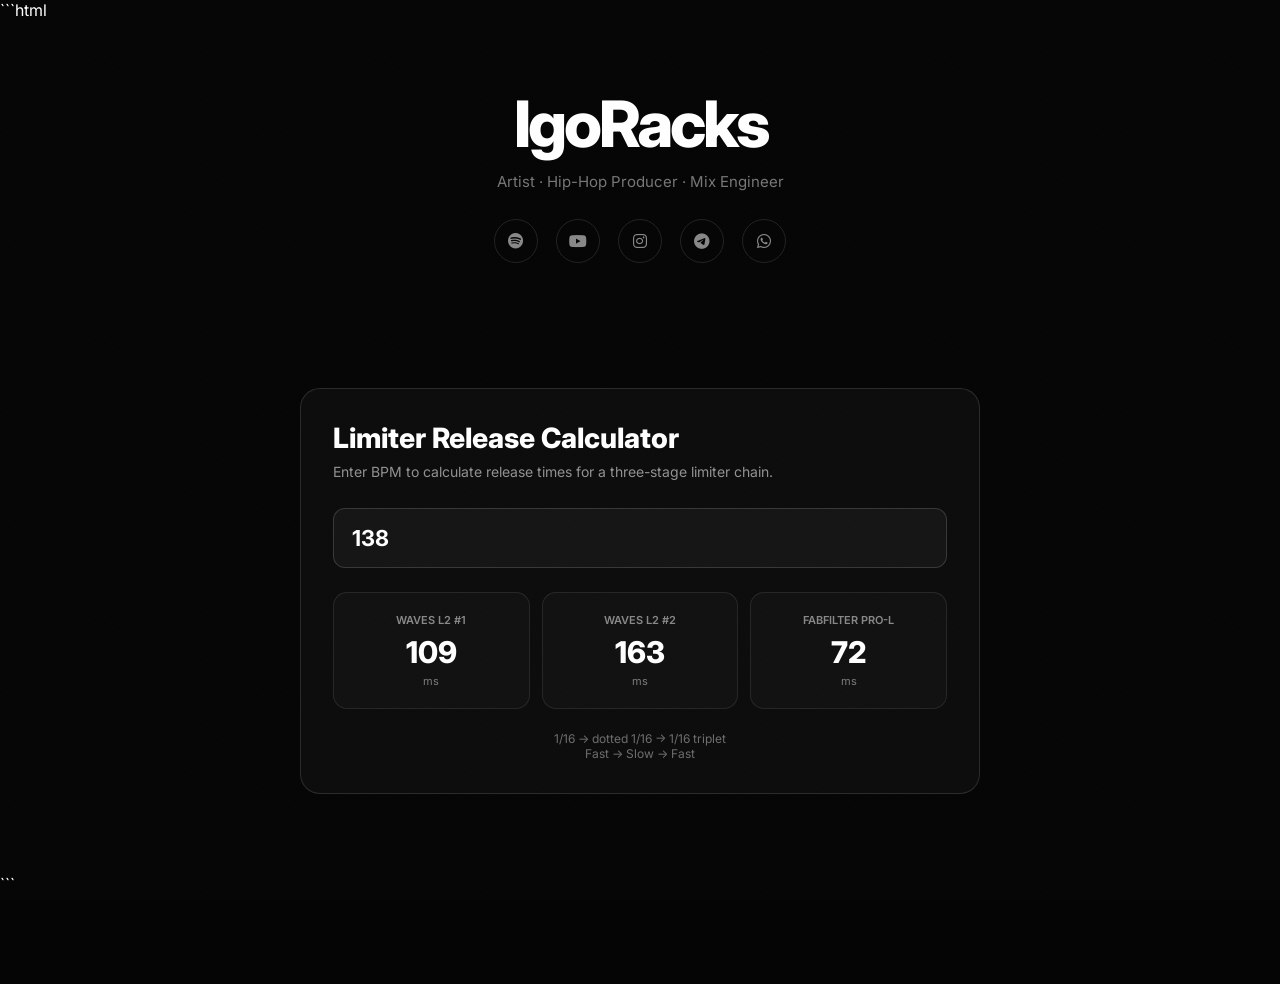
==== l2.html @ 14e52cfb "Create l2.html" ====
```html
<!DOCTYPE html>
<html lang="en">

<head>

<meta charset="UTF-8">
<meta name="viewport" content="width=device-width, initial-scale=1.0">

<title>IgoRacks</title>

<link rel="stylesheet" href="style.css">

<link rel="preconnect" href="https://fonts.googleapis.com">
<link rel="preconnect" href="https://fonts.gstatic.com" crossorigin>

<link href="https://fonts.googleapis.com/css2?family=Inter:wght@400;500;600;700;800&display=swap" rel="stylesheet">

<link rel="stylesheet"
href="https://cdnjs.cloudflare.com/ajax/libs/font-awesome/6.7.2/css/all.min.css">

<style>

/* LIMITER CALCULATOR */

.calculator-wrapper {
    max-width: 720px;
    margin: 80px auto;
    padding: 0 20px;
}

.calculator {
    border: 1px solid rgba(255,255,255,0.12);
    border-radius: 20px;
    padding: 32px;
    background: rgba(255,255,255,0.03);
}

.calculator h2 {
    margin: 0 0 8px;
    font-size: 28px;
    font-weight: 800;
}

.calculator-description {
    margin: 0 0 28px;
    opacity: 0.55;
    font-size: 14px;
}

.bpm-input {
    width: 100%;
    padding: 16px 18px;
    border-radius: 12px;
    border: 1px solid rgba(255,255,255,0.15);
    background: rgba(255,255,255,0.04);
    color: inherit;
    font-family: inherit;
    font-size: 22px;
    font-weight: 700;
    outline: none;
    margin-bottom: 24px;
}

.bpm-input:focus {
    border-color: rgba(255,255,255,0.45);
}

.limiter-results {
    display: grid;
    grid-template-columns: repeat(3, 1fr);
    gap: 12px;
}

.limiter-box {
    border: 1px solid rgba(255,255,255,0.09);
    border-radius: 14px;
    padding: 20px 10px;
    text-align: center;
    background: rgba(255,255,255,0.025);
}

.limiter-name {
    font-size: 11px;
    opacity: 0.5;
    margin-bottom: 10px;
    font-weight: 600;
}

.limiter-value {
    font-size: 30px;
    font-weight: 800;
    line-height: 1;
}

.limiter-unit {
    font-size: 11px;
    opacity: 0.45;
    margin-top: 7px;
}

.limiter-pattern {
    text-align: center;
    margin-top: 22px;
    font-size: 12px;
    opacity: 0.4;
}

@media (max-width: 600px) {

    .calculator-wrapper {
        margin: 50px auto;
    }

    .calculator {
        padding: 22px;
    }

    .limiter-results {
        grid-template-columns: 1fr;
    }

}

</style>

</head>


<body>

<div class="noise"></div>


<header>

<a href="index.html">
<h1>IgoRacks</h1>
</a>

<p>
Artist · Hip-Hop Producer · Mix Engineer
</p>


<div class="socials">

<a href="https://open.spotify.com/artist/74ZzK035XeXN4eh4vNsLd8?si=PR6vhwCAR2qcg_WGzQOjGQ"
target="_blank">

<i class="fab fa-spotify"></i>

</a>


<a href="https://www.youtube.com/@igoracksbeats"
target="_blank">

<i class="fab fa-youtube"></i>

</a>


<a href="https://instagram.com/igoracksbeats"
target="_blank">

<i class="fab fa-instagram"></i>

</a>


<a href="https://t.me/igoracks"
target="_blank">

<i class="fab fa-telegram"></i>

</a>


<a href="https://wa.me/79996351902"
target="_blank">

<i class="fab fa-whatsapp"></i>

</a>

</div>

</header>


<main class="calculator-wrapper">

<div class="calculator">

<h2>Limiter Release Calculator</h2>

<p class="calculator-description">
Enter BPM to calculate release times for a three-stage limiter chain.
</p>


<input
class="bpm-input"
id="bpm"
type="number"
value="138"
min="20"
max="400"
step="1"
placeholder="BPM"
oninput="calculateRelease()"
>


<div class="limiter-results">


<div class="limiter-box">

<div class="limiter-name">
WAVES L2 #1
</div>

<div class="limiter-value" id="limiter1">
109
</div>

<div class="limiter-unit">
ms
</div>

</div>


<div class="limiter-box">

<div class="limiter-name">
WAVES L2 #2
</div>

<div class="limiter-value" id="limiter2">
163
</div>

<div class="limiter-unit">
ms
</div>

</div>


<div class="limiter-box">

<div class="limiter-name">
FABFILTER PRO-L
</div>

<div class="limiter-value" id="limiter3">
72
</div>

<div class="limiter-unit">
ms
</div>

</div>


</div>


<div class="limiter-pattern">

1/16 → dotted 1/16 → 1/16 triplet<br>
Fast → Slow → Fast

</div>


</div>

</main>


<script>

function calculateRelease() {

    const bpm = parseFloat(
        document.getElementById("bpm").value
    );

    if (!bpm || bpm <= 0) {
        return;
    }

    const quarterNote = 60000 / bpm;

    const limiter1 = quarterNote / 4;

    const limiter2 = limiter1 * 1.5;

    const limiter3 = quarterNote / 6;


    document.getElementById("limiter1").textContent =
        Math.round(limiter1);

    document.getElementById("limiter2").textContent =
        Math.round(limiter2);

    document.getElementById("limiter3").textContent =
        Math.round(limiter3);

}

calculateRelease();

</script>


</body>

</html>
```
---- style.css ----
/* ==========================================
   RESET
========================================== */

*{
    margin:0;
    padding:0;
    box-sizing:border-box;
}

html{
    scroll-behavior:smooth;
}

body{

    background:#050505;

    color:#fff;

    font-family:"Inter",sans-serif;

    -webkit-font-smoothing:antialiased;

    overflow-x:hidden;

    padding-bottom:90px;

}


/* ==========================================
   SELECTION
========================================== */

::selection{

    background:#fff;

    color:#000;

}


/* ==========================================
   SCROLLBAR
========================================== */

::-webkit-scrollbar{

    width:8px;

}

::-webkit-scrollbar-track{

    background:#050505;

}

::-webkit-scrollbar-thumb{

    background:#2b2b2b;

    border-radius:30px;

}

::-webkit-scrollbar-thumb:hover{

    background:#555;

}


/* ==========================================
   LINKS
========================================== */

a{

    color:inherit;

    text-decoration:none;

}


/* ==========================================
   NOISE
========================================== */

.noise{

    position:fixed;

    inset:0;

    pointer-events:none;

    opacity:.02;

    background-image:url("data:image/svg+xml,%3Csvg xmlns='http://www.w3.org/2000/svg' width='140' height='140'%3E%3Cfilter id='n'%3E%3CfeTurbulence type='fractalNoise' baseFrequency='.85' numOctaves='2'/%3E%3C/filter%3E%3Crect width='140' height='140' filter='url(%23n)'/%3E%3C/svg%3E");

    z-index:999;

}


/* ==========================================
   HEADER
========================================== */

header{

    width:min(1200px,92%);

    margin:auto;

    text-align:center;

    padding:65px 0 45px;

}


header h1{

    font-size:64px;

    font-weight:800;

    letter-spacing:-3px;

}


header p{

    margin-top:10px;

    color:#777;

    font-size:15px;

}


.socials{

    margin-top:28px;

    display:flex;

    justify-content:center;

    gap:18px;

}


.socials a{

    width:44px;

    height:44px;

    border-radius:50%;

    display:flex;

    align-items:center;

    justify-content:center;

    color:#888;

    border:1px solid #222;

    transition:.18s;

}


.socials a:hover{

    background:#fff;

    color:#000;

    border-color:#fff;

}


/* ==========================================
   PLAYLIST
========================================== */

.playlist{

    width:min(900px,92%);

    margin:auto;

    margin-top:25px;

}

/* ==========================================
   TRACK
========================================== */

.track{

    display:grid;

    grid-template-columns:50px 50px 320px 1fr;

    align-items:center;

    gap:20px;

    min-height:78px;

    padding:12px 0;

    border-bottom:1px solid #171717;

    transition:.18s;

}


.track:hover{

    background:#0b0b0b;

}


.track-number{

    color:#4d4d4d;

    font-size:13px;

    font-weight:600;

    text-align:center;

}


/* ==========================================
   PLAY BUTTON
========================================== */

.track-play{

    width:42px;

    height:42px;

    border:none;

    border-radius:50%;

    background:#fff;

    color:#000;

    display:flex;

    align-items:center;

    justify-content:center;

    cursor:pointer;

    transition:.18s;

    flex-shrink:0;

}


.track-play:hover{

    transform:scale(1.08);

}


.track-play i{

    font-size:13px;

    margin-left:2px;

}


/* ==========================================
   INFO
========================================== */

.track-details{

    min-width:0;

}


.track-details h2{

    font-size:18px;

    font-weight:600;

    margin-bottom:4px;

}


.track-details p{

    font-size:13px;

    color:#777;

}


.track-tags{

    display:flex;

    gap:8px;

    margin-top:9px;

    flex-wrap:wrap;

}


.track-tags span{

    padding:4px 10px;

    border:1px solid #262626;

    border-radius:30px;

    font-size:11px;

    color:#9d9d9d;

}


/* ==========================================
   WAVEFORM
========================================== */

.track-wave{

    width:100%;

    height:42px;

    display:flex;

    align-items:center;

    overflow:hidden;

}


.wave{

    width:180px;

    height:26px;

    display:flex;

    align-items:center;

    gap:3px;

}


.wave span{

    flex:1;

    background:#3b3b3b;

    border-radius:2px;

    height:8px;

    animation:equalizer .8s ease-in-out infinite;

    animation-play-state:paused;

}


.track:hover .wave span{

    background:#6a6a6a;

}

/* ==========================================
   PLAYER
========================================== */

.player{

    position:fixed;

    left:0;

    bottom:0;

    width:100%;

    height:72px;

    background:#080808;

    border-top:1px solid #1b1b1b;

    display:grid;

    grid-template-columns:280px 170px 1fr;

    align-items:center;

    gap:25px;

    padding:0 28px;

    z-index:1000;

}


/* ==========================================
   PLAYER LEFT
========================================== */

.player-left{

    overflow:hidden;

}


#player-title{

    font-size:15px;

    font-weight:600;

    white-space:nowrap;

    overflow:hidden;

    text-overflow:ellipsis;

}


#player-info{

    margin-top:3px;

    font-size:12px;

    color:#777;

}


/* ==========================================
   PLAYER CONTROLS
========================================== */

.player-center{

    display:flex;

    justify-content:center;

    align-items:center;

    gap:14px;

}


.player-center button{

    width:36px;

    height:36px;

    border:none;

    border-radius:50%;

    background:#151515;

    color:#fff;

    cursor:pointer;

    transition:.18s;

}


.player-center button:hover{

    background:#242424;

}


#play{

    width:46px;

    height:46px;

    background:#fff;

    color:#000;

}


#play:hover{

    transform:scale(1.05);

}


/* ==========================================
   TIMELINE
========================================== */

.player-right{

    display:flex;

    align-items:center;

    gap:12px;

}


.player-right span{

    width:42px;

    text-align:center;

    font-size:12px;

    color:#8a8a8a;

}


#seek{

    flex:1;

    appearance:none;

    height:4px;

    border-radius:999px;

    background:#2d2d2d;

    outline:none;

    cursor:pointer;

}


#seek::-webkit-slider-thumb{

    appearance:none;

    width:14px;

    height:14px;

    border-radius:50%;

    background:#fff;

    cursor:pointer;

}


#seek::-moz-range-thumb{

    width:14px;

    height:14px;

    border:none;

    border-radius:50%;

    background:#fff;

    cursor:pointer;

}


/* ==========================================
   AUDIO
========================================== */

audio{

    display:none;

}

/* ==========================================
   ANIMATIONS
========================================== */

.track,
.socials a,
.track-play,
.player button{

    transition:
    background .18s ease,
    color .18s ease,
    border-color .18s ease,
    transform .18s ease,
    opacity .18s ease;

}

.track{

    animation:fadeIn .35s ease;

}

@keyframes fadeIn{

    from{

        opacity:0;

        transform:translateY(8px);

    }

    to{

        opacity:1;

        transform:translateY(0);

    }

}


/* ==========================================
   ACTIVE TRACK
========================================== */

.track.active{

    background:#0c0c0c;

}

.track.active .track-details h2{

    color:#fff;

}

.track.active .wave span{

    background:#fff;

}

.track.active .track-number{

    color:#fff;

}


/* ==========================================
   MOBILE
========================================== */

@media (max-width:1000px){

.track{

    grid-template-columns:40px 44px 220px 1fr;

    gap:14px;

}

.track-details h2{

    font-size:16px;

}

.player{

    grid-template-columns:220px 150px 1fr;

}

}


@media (max-width:768px){

header{

    padding:40px 0 30px;

}

header h1{

    font-size:42px;

}

header p{

    font-size:14px;

}

.socials{

    gap:10px;

}

.socials a{

    width:38px;

    height:38px;

}

.track{

    grid-template-columns:36px 42px 1fr;

    grid-template-areas:

    "num play info"
    ". wave wave";

    row-gap:10px;

}

.track-number{

    grid-area:num;

}

.track-play{

    grid-area:play;

}

.track-details{

    grid-area:info;

}

.track-wave{

    grid-area:wave;

    margin-left:52px;

}

.track-tags{

    margin-top:6px;

}

.player{

    height:95px;

    grid-template-columns:1fr;

    grid-template-rows:auto auto auto;

    gap:8px;

    padding:10px 14px;

}

.player-left{

    text-align:center;

}

.player-center{

    justify-content:center;

}

.player-right{

    width:100%;

}

}


@media (max-width:480px){

body{

    padding-bottom:110px;

}

header h1{

    font-size:34px;

    letter-spacing:-1px;

}

.track{

    padding:10px 0;

}

.track-details h2{

    font-size:15px;

}

.track-details p{

    font-size:12px;

}

.track-tags span{

    font-size:10px;

    padding:3px 8px;

}

.track-wave{

    margin-left:48px;

}

.player{

    height:110px;

}

.player-center button{

    width:34px;

    height:34px;

}

#play{

    width:42px;

    height:42px;

}

}


/* ==========================================
   FOCUS
========================================== */

button:focus,
input:focus{

    outline:none;

}


/* ==========================================
   END
========================================== */
@keyframes equalizer{

    0%{
        height:4px;
    }

    20%{
        height:20px;
    }

    40%{
        height:8px;
    }

    60%{
        height:22px;
    }

    80%{
        height:10px;
    }

    100%{
        height:4px;
    }

}
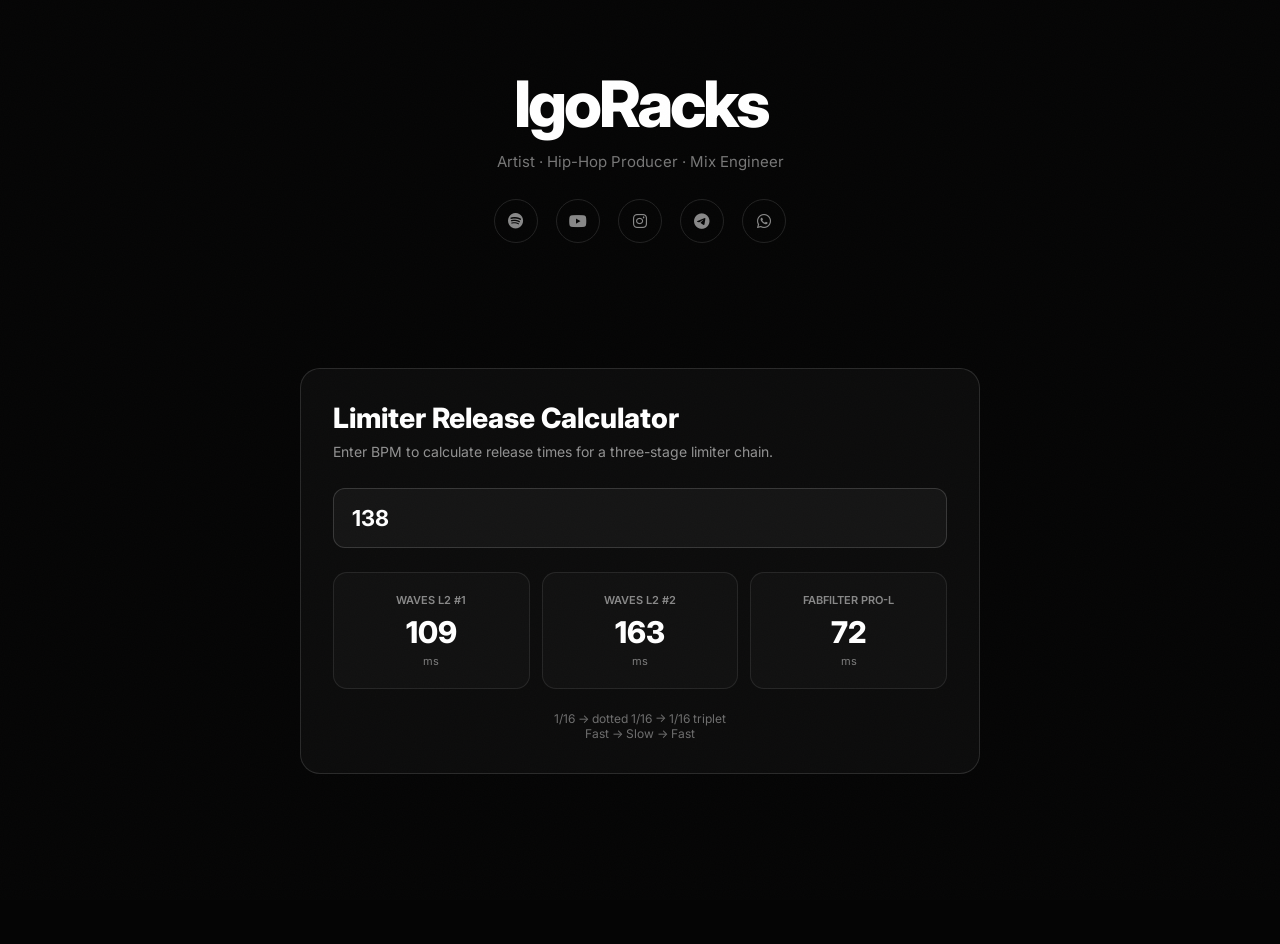
==== commit 423d094d: "Update l2.html" ====
--- a/l2.html
+++ b/l2.html
@@ -1,4 +1,3 @@
-```html
 <!DOCTYPE html>
 <html lang="en">
 
@@ -323,4 +322,3 @@
 </body>
 
 </html>
-```
